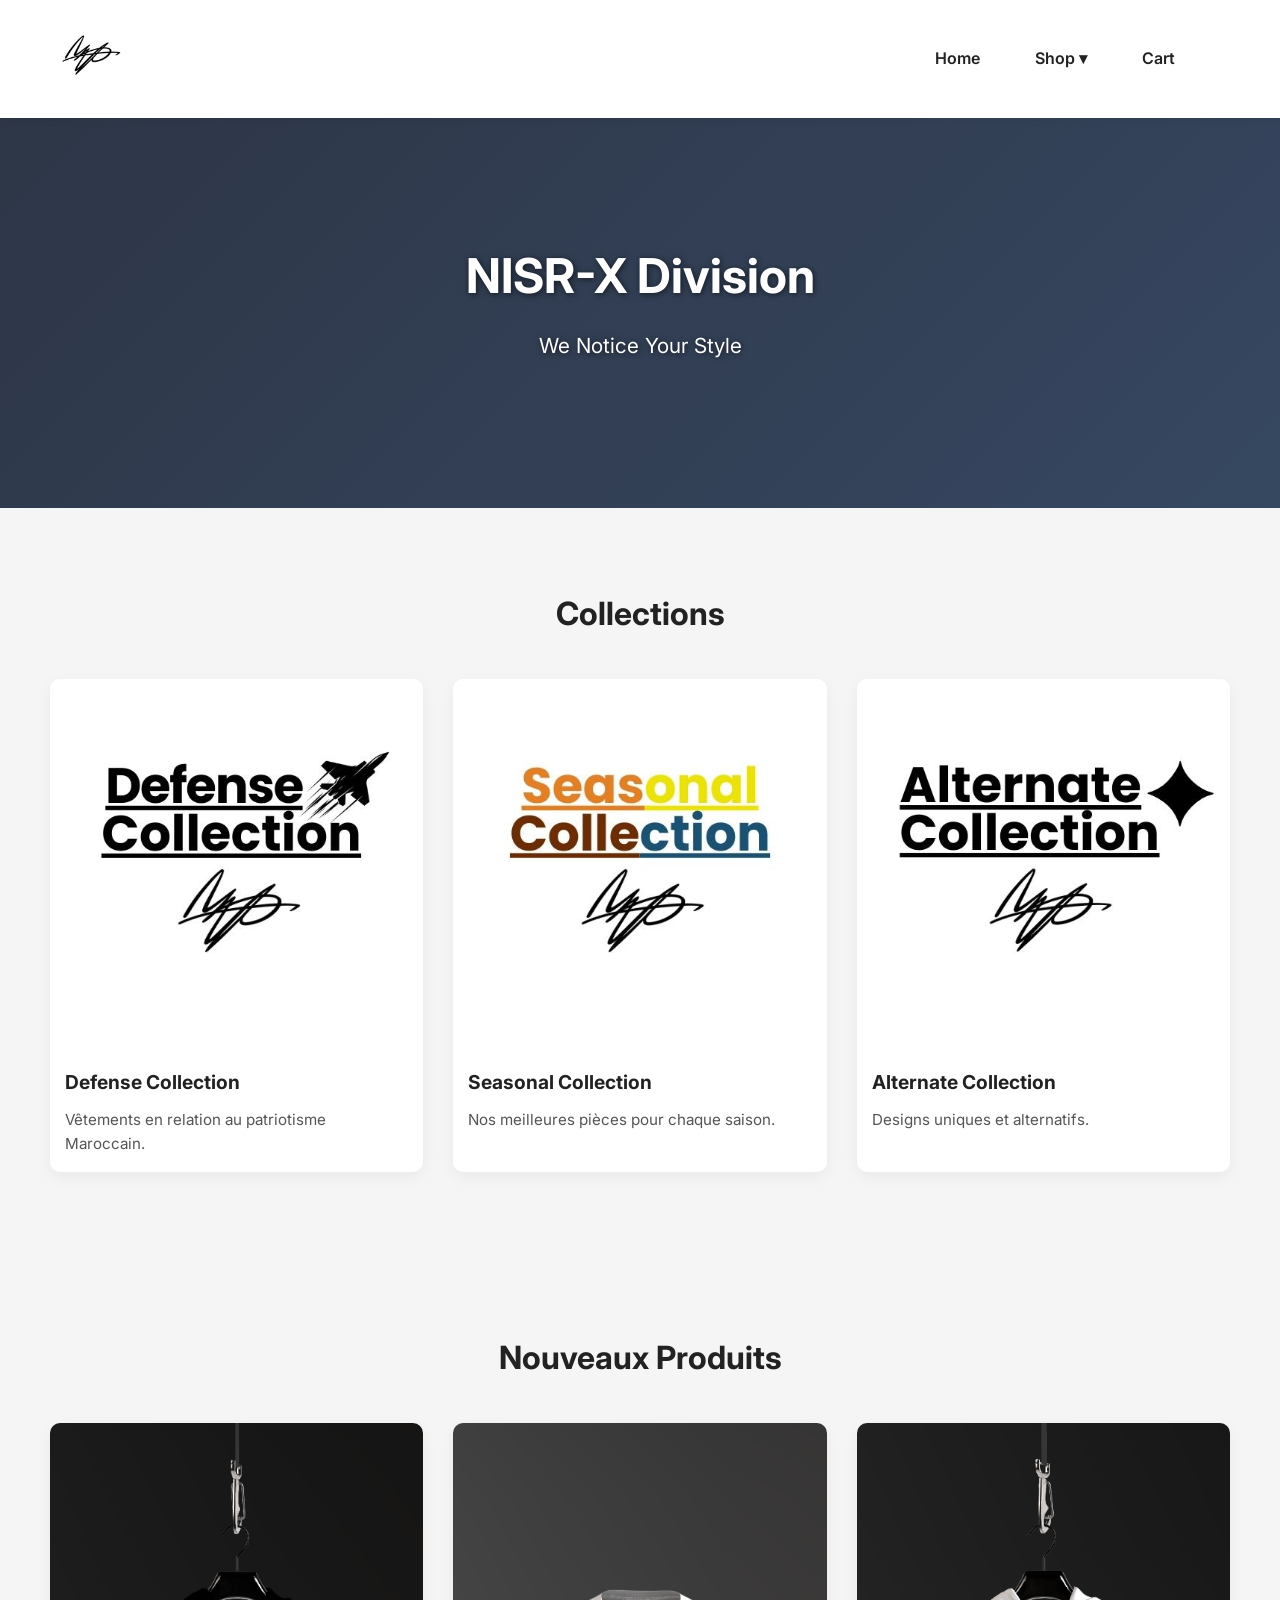
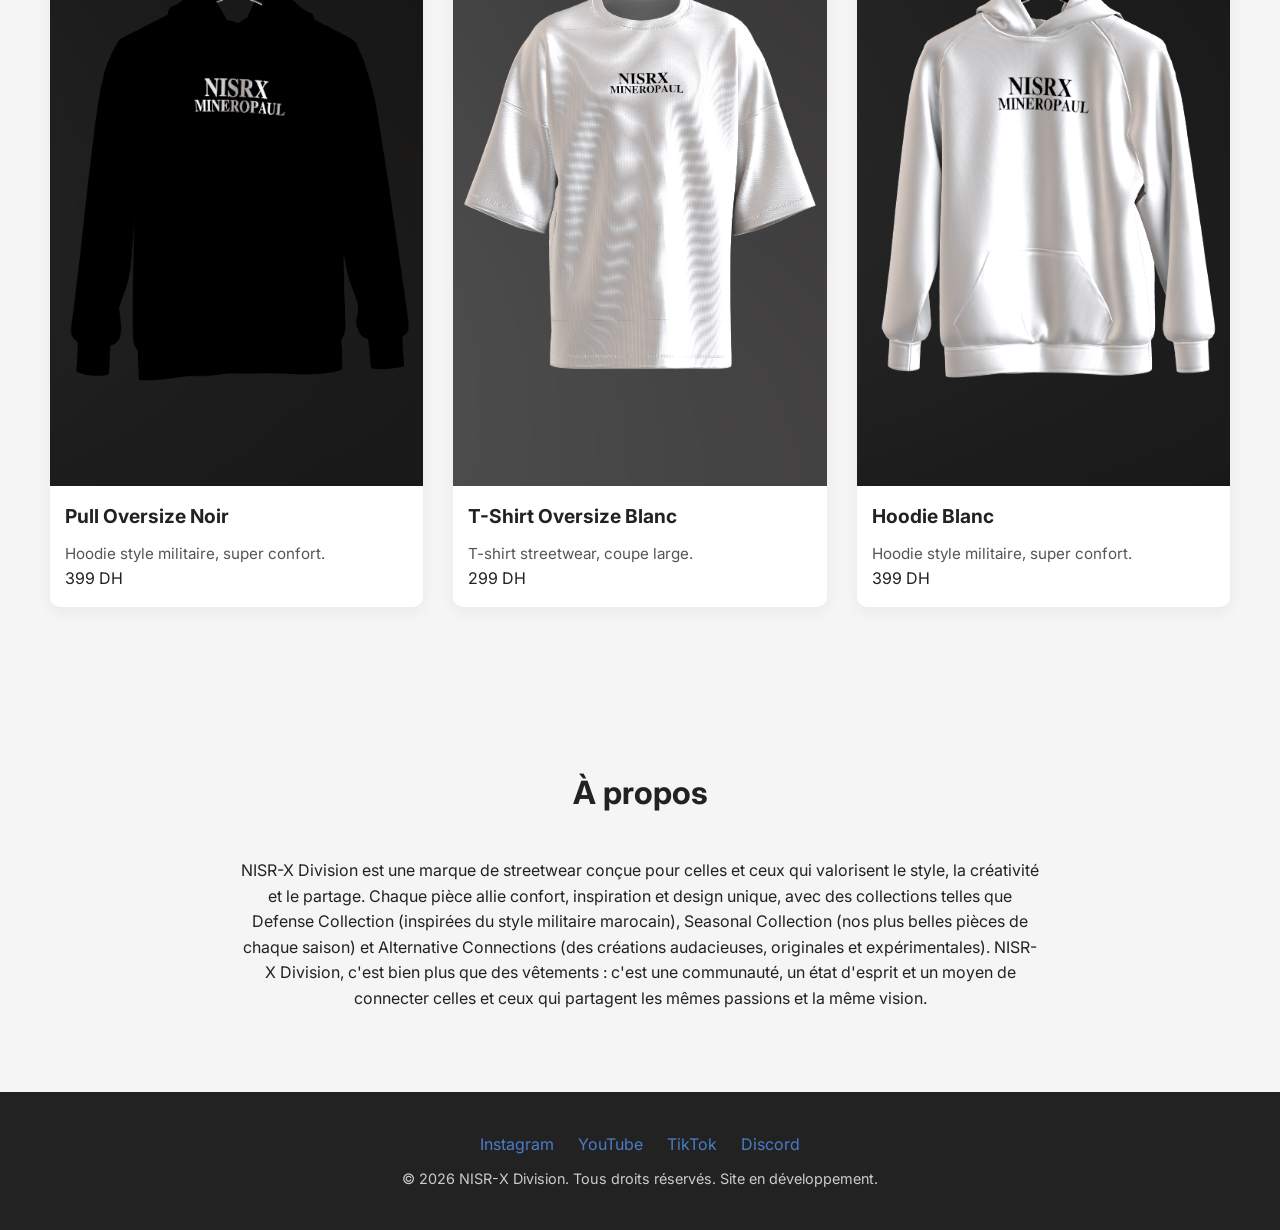
==== index.html @ b6276c64 "Add files via upload" ====
<!DOCTYPE html>
<html lang="fr">
<head>
    <meta charset="UTF-8">
    <meta name="viewport" content="width=device-width, initial-scale=1.0">
    <title>NISR-X Division</title>
    <link rel="stylesheet" href="style.css">
    <link href="https://fonts.googleapis.com/css2?family=Inter:wght@400;600;700&display=swap" rel="stylesheet">
</head>
<body>

<!-- NAVBAR -->
<header>
    <div class="navbar">
        <a href="index.html" class="logo-link">
            <img src="logo.png" alt="NISR-X Division Logo">
        </a>
        <nav>
            <a href="index.html">Home</a>
            <div class="dropdown">
            <a href="#">Shop ▾</a>
             <div class="dropdown-content">
               <a href="defense.html">Defense Collection</a>
               <a href="seasonal.html">Seasonal Collection</a>
               <a href="alternate.html">Alternate Collection</a>
               </div>
            </div>
            <a href="cart.html">Cart</a>
        </nav>
    </div>
</header>

<!-- HERO -->
<section class="hero">
    <div class="hero-content">
        <h1 class="hero-title reveal">NISR-X Division</h1>
        <p class="hero-subtitle reveal">We Notice Your Style</p>
    </div>
</section>

<!-- COLLECTION -->
<section class="collection">
    <h2 class="reveal">Collections</h2>
    <div class="grid collection-grid reveal">
        <div class="card">
            <img src="defense-collection.jpg" alt="Defense Collection">
            <div class="product-description">
                <h3>Defense Collection</h3>
                <p>Vêtements en relation au patriotisme Maroccain.</p>
            </div>
        </div>
        <div class="card">
            <img src="seasonal-collection.jpg" alt="Seasonal Collection">
            <div class="product-description">
                <h3>Seasonal Collection</h3>
                <p>Nos meilleures pièces pour chaque saison.</p>
            </div>
        </div>
        <div class="card">
            <img src="alternate-collection.jpg" alt="Alternate Collection">
            <div class="product-description">
                <h3>Alternate Collection</h3>
                <p>Designs uniques et alternatifs.</p>
            </div>
        </div>
    </div>
</section>

<!-- NOUVEAUX PRODUITS -->
<section class="new-products">
    <h2 class="reveal">Nouveaux Produits</h2>
    <div class="grid reveal">
        <div class="product">
            <img src="product1.jpg" alt="Produit 1">
            <div class="product-description">
                <h3>Pull Oversize Noir</h3>
                <p>Hoodie style militaire, super confort.</p>
                <span class="price">399 DH</span>
            </div>
        </div>
        <div class="product">
            <img src="product3.jpg" alt="Produit 2">
            <div class="product-description">
                <h3>T-Shirt Oversize Blanc</h3>
                <p>T-shirt streetwear, coupe large.</p>
                <span class="price">299 DH</span>
            </div>
        </div>
        <div class="product">
            <img src="product2.jpg" alt="Produit 3">
            <div class="product-description">
                <h3>Hoodie Blanc</h3>
                <p>Hoodie style militaire, super confort.</p>
                <span class="price">399 DH</span>
            </div>
        </div>
    </div>
</section>

<!-- ABOUT -->
<section class="about reveal">
    <h2>À propos</h2>
    <p>NISR-X Division est une marque de streetwear conçue pour celles et ceux qui valorisent le style, la créativité et le partage. Chaque pièce allie confort, inspiration et design unique, avec des collections telles que Defense Collection (inspirées du style militaire marocain), Seasonal Collection (nos plus belles pièces de chaque saison) et Alternative Connections (des créations audacieuses, originales et expérimentales). NISR-X Division, c'est bien plus que des vêtements : c'est une communauté, un état d'esprit et un moyen de connecter celles et ceux qui partagent les mêmes passions et la même vision.</p>
</section>

<!-- FOOTER -->
<footer>
    <div class="footer-socials">
        <a href="https://www.instagram.com/mineropaull/">Instagram</a>
        <a href="https://www.youtube.com/@mineropaul">YouTube</a>
        <a href="https://www.tiktok.com/@mineropaul_nisrx">TikTok</a>
        <a href="https://discord.gg/DcNt2ByVFR">Discord</a>
    </div>
    <p class="footer-note">© 2026 NISR-X Division. Tous droits réservés. Site en développement.</p>
</footer>

<script src="script.js"></script>
</body>
</html>
---- style.css ----
/* ================= FONTS & RESET ================= */
* {
  margin: 0;
  padding: 0;
  box-sizing: border-box;
  font-family: 'Inter', sans-serif;
}

body {
  background-color: #f5f5f5;
  color: #222;
  line-height: 1.6;
}

/* ================= NAVBAR ================= */
.navbar {
  display: flex;
  justify-content: space-between;
  align-items: center;
  padding: 15px 50px;
  background-color: #fff;
  position: sticky;
  top: 0;
  z-index: 100;
  box-shadow: 0 2px 10px rgba(0,0,0,0.05);
}

.navbar .logo-link img {
  height: 80px; /* logo plus grand */
  transition: transform 0.3s;
}

.navbar .logo-link img:hover {
  transform: scale(1.05);
}

.navbar nav {
  display: flex;
  align-items: center;
  gap: 55px;
  margin-right: 55px; /* <-- ajuste la position des liens */
}

.navbar nav a {
  text-decoration: none;
  color: #222;
  font-weight: 600;
  position: relative;
  transition: color 0.3s;
}

.navbar nav a:hover {
  color: #142846d9;
}

.navbar nav a::after {
  content: '';
  position: absolute;
  width: 0;
  height: 2px;
  background: #142846d9;
  left: 0;
  bottom: -5px;
  transition: width 0.3s;
}

.navbar nav a:hover::after {
  width: 100%;
}

/* Dropdown Shop */
.dropdown {
  position: relative;
}

.dropdown-content {
  display: none;
  position: absolute;
  top: 35px;
  background-color: #fff;
  box-shadow: 0 5px 15px rgba(0,0,0,0.1);
  min-width: 180px;
  border-radius: 5px;
  overflow: hidden;
}

.dropdown-content a {
  display: block;
  padding: 10px 15px;
  color: #222;
  text-decoration: none;
  transition: background 0.2s;
}

.dropdown-content a:hover {
  background-color: #142846d9;
  color: #fff;
}

/* ================= HERO ================= */
.hero {
  text-align: center;
  padding: 120px 20px;
  background: linear-gradient(135deg, #0a1428d9, #142846d9), 
              url('images/hero-bg.jpg') center/cover no-repeat;
  color: #fff;
}

.hero h1, .hero p {
  text-shadow: 1px 1px 6px rgba(0,0,0,0.6);
}

.hero h1 {
  font-size: 3rem;
  margin-bottom: 15px;
}

.hero p {
  font-size: 1.3rem;
  margin-bottom: 25px;
}

.hero .btn {
  padding: 12px 35px;
  background-color: #142846d9;
  color: #fff;
  text-decoration: none;
  font-weight: 600;
  border-radius: 5px;
  transition: background 0.3s, transform 0.2s;
}

.hero .btn:hover {
  background-color: #0a1428d9;
  transform: scale(1.05);
}

/* ================= SECTIONS ================= */
section {
  padding: 80px 50px;
}

h2 {
  text-align: center;
  margin-bottom: 40px;
  font-size: 2rem;
}

/* ================= GRID ================= */
.grid {
  display: grid;
  gap: 30px;
  grid-template-columns: repeat(auto-fit, minmax(250px, 1fr));
}

/* ================= CARDS ================= */
.card, .product {
  background: #fff;
  border-radius: 10px;
  overflow: hidden;
  box-shadow: 0 5px 15px rgba(0,0,0,0.05);
  transition: transform 0.3s, box-shadow 0.3s;
}

.card img, .product img {
  width: 100%;
  display: block;
}

.card:hover, .product:hover {
  transform: translateY(-10px) scale(1.02);
  box-shadow: 0 10px 25px rgba(0,0,0,0.1);
}

.product-description {
  padding: 15px;
}

.product-description h3 {
  margin-bottom: 10px;
  font-size: 1.2rem;
}

.product-description p {
  font-size: 0.95rem;
  color: #555;
}

/* ================= ABOUT ================= */
.about {
  max-width: 900px;
  margin: 0 auto;
  text-align: center;
  animation: fadeInUp 1s ease forwards;
}

/* ================= FOOTER ================= */
footer {
  padding: 40px 50px;
  background-color: #222;
  color: #fff;
  text-align: center;
}

footer a {
  color: #528ce4d9;
  margin: 0 10px;
  text-decoration: none;
}

footer a:hover {
  text-decoration: underline;
}

.footer-note {
  font-size: 0.9rem;
  margin-top: 10px;
  color: #ccc;
}

/* ================= REVEAL ANIMATION ================= */
.reveal {
  opacity: 0;
  transform: translateY(20px);
  transition: all 0.8s ease-out;
}

.reveal.show {
  opacity: 1;
  transform: translateY(0);
}

/* ================= ANIMATION HERO ================= */
@keyframes fadeInUp {
  0% {
    opacity: 0;
    transform: translateY(20px);
  }
  100% {
    opacity: 1;
    transform: translateY(0);
  }
}
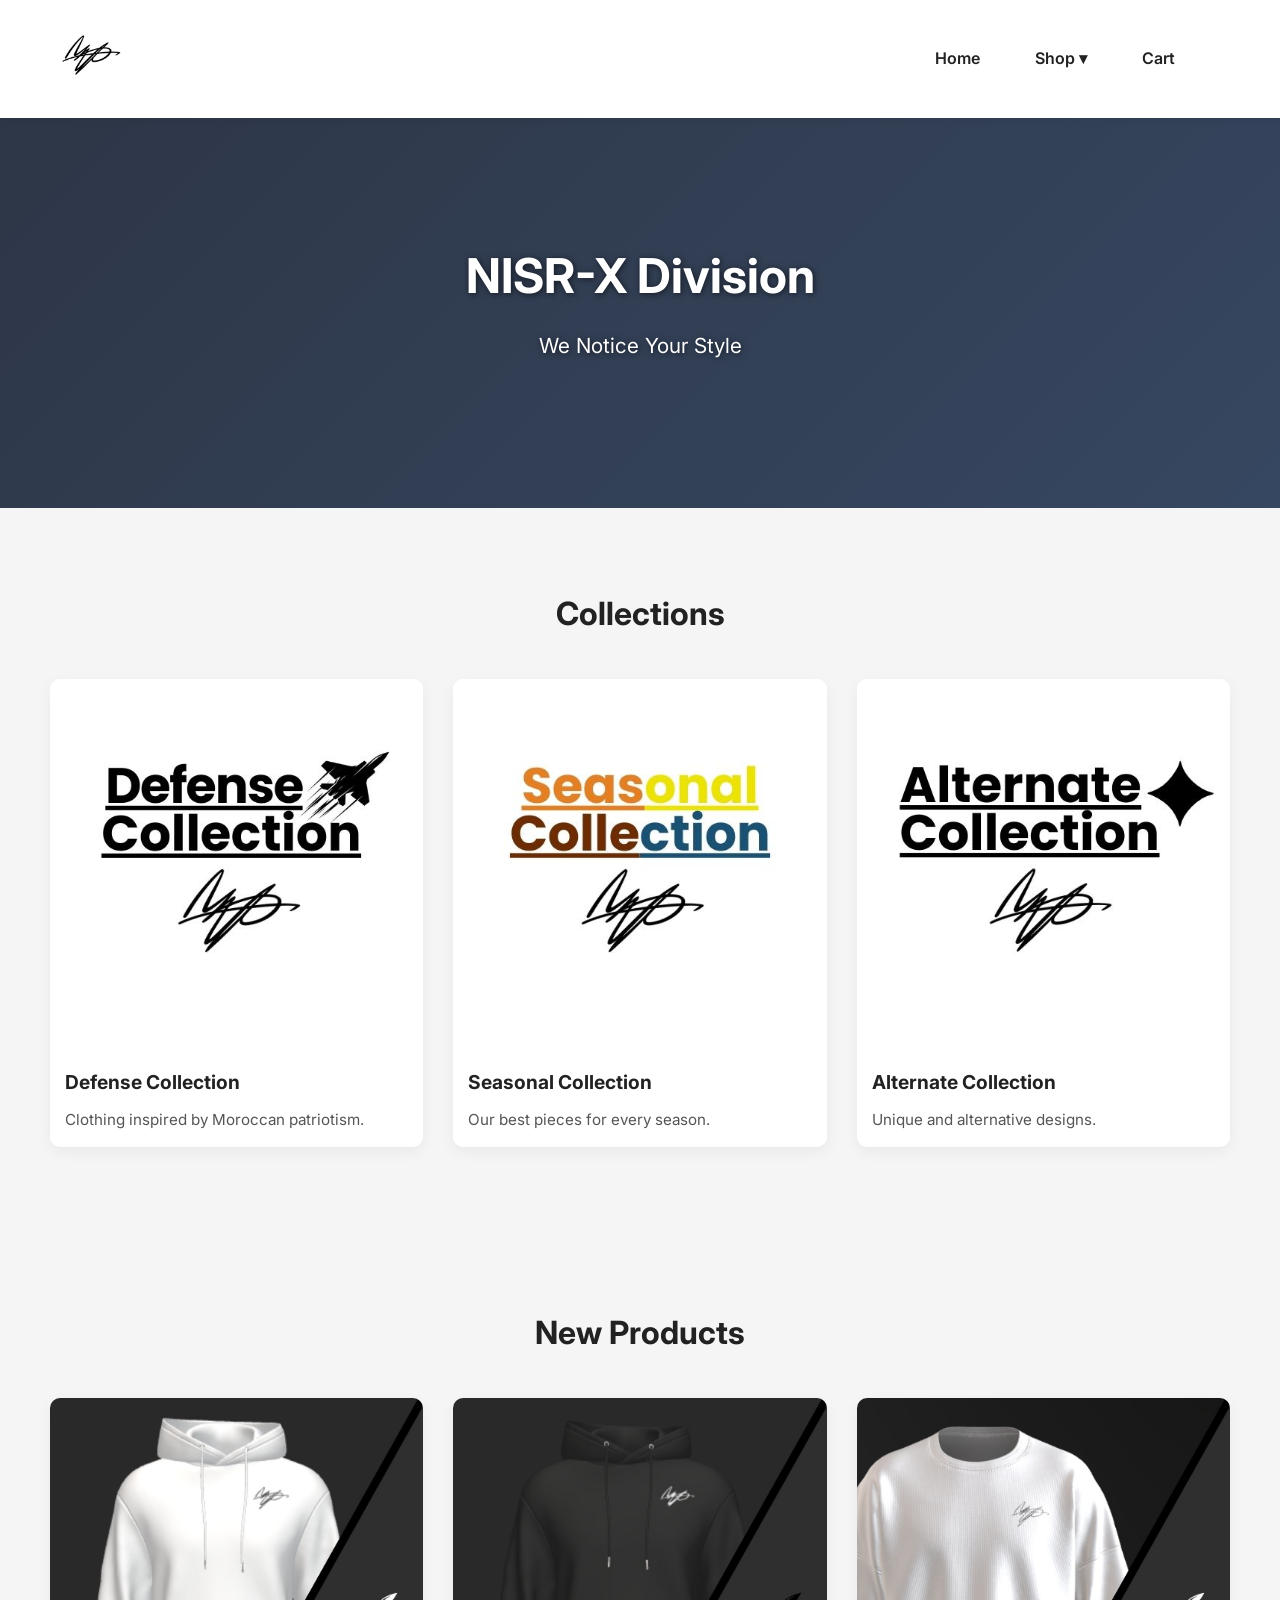
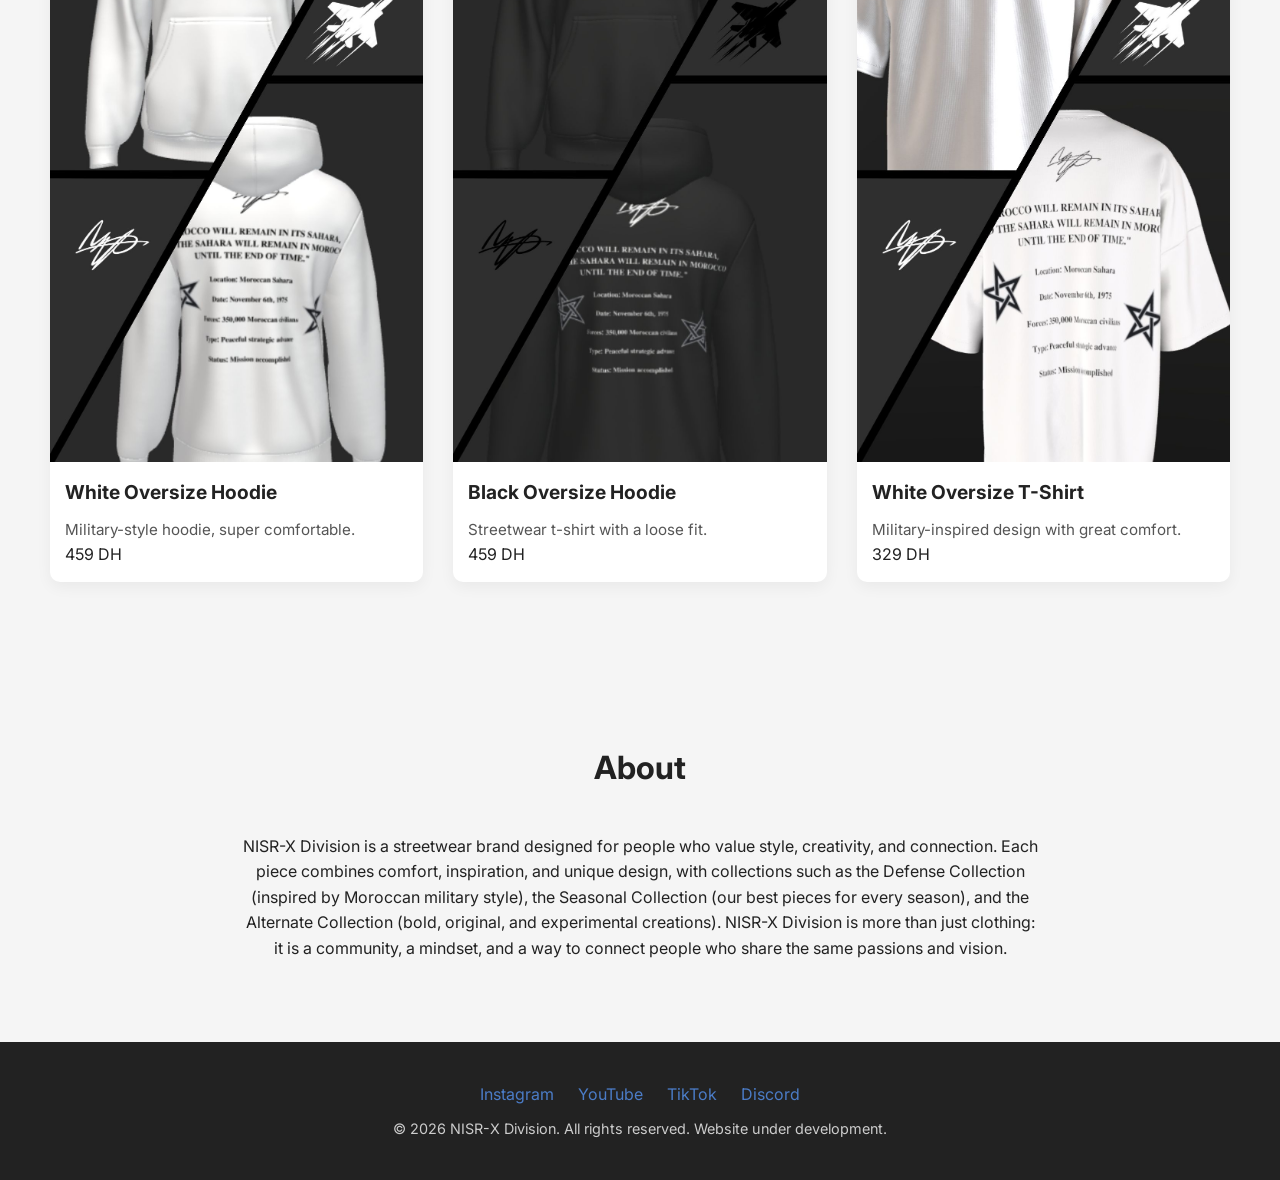
==== commit 633ca457: "Add files via upload" ====
--- a/index.html
+++ b/index.html
@@ -1,11 +1,52 @@
 <!DOCTYPE html>
-<html lang="fr">
+<html lang="en"></html>
 <head>
-    <meta charset="UTF-8">
-    <meta name="viewport" content="width=device-width, initial-scale=1.0">
-    <title>NISR-X Division</title>
-    <link rel="stylesheet" href="style.css">
-    <link href="https://fonts.googleapis.com/css2?family=Inter:wght@400;600;700&display=swap" rel="stylesheet">
+
+<!-- BASIC -->
+<meta charset="UTF-8">
+<meta name="viewport" content="width=device-width, initial-scale=1.0">
+
+<title>NISR-X Division | Military Inspired Streetwear</title>
+
+<!-- SEO -->
+<meta name="description" content="NISR-X Division is a military-inspired streetwear brand created by Mineropaul/Nisrx. Discover hoodies, t-shirts and unique collections.">
+<meta name="keywords" content="streetwear, clothing brand, hoodie, military fashion, street fashion, NISR-X Division">
+<meta name="author" content="Mineropaul/Nisrx">
+<meta name="robots" content="index, follow">
+
+<!-- MOBILE COLOR -->
+<meta name="theme-color" content="#0f172a">
+
+<!-- FAVICON -->
+<link rel="icon" type="image/png" href="logo.png">
+<link rel="apple-touch-icon" href="logo.png">
+
+<!-- CANONICAL (SEO) -->
+<link rel="canonical" href="https://nisr-xdivision.github.io/NISR-X-Division/">
+
+<!-- OPEN GRAPH (Discord / WhatsApp / Instagram preview) -->
+<meta property="og:title" content="NISR-X Division">
+<meta property="og:description" content="Military-inspired streetwear brand by Mineropaul/Nisrx.">
+<meta property="og:image" content="preview.jpg">
+<meta property="og:type" content="website">
+<meta property="og:url" content="https://nisr-xdivision.github.io/NISR-X-Division/">
+
+<!-- TWITTER PREVIEW -->
+<meta name="twitter:card" content="summary_large_image">
+<meta name="twitter:title" content="NISR-X Division">
+<meta name="twitter:description" content="Military-inspired streetwear brand.">
+<meta name="twitter:image" content="preview.jpg">
+
+<!-- PERFORMANCE -->
+<link rel="preconnect" href="https://fonts.googleapis.com">
+<link rel="preconnect" href="https://fonts.gstatic.com" crossorigin>
+
+<!-- GOOGLE FONT -->
+<link href="https://fonts.googleapis.com/css2?family=Inter:wght@400;500;600;700&display=swap" rel="stylesheet">
+
+<!-- CSS -->
+<link rel="stylesheet" href="style.css">
+
 </head>
 <body>
 
@@ -46,52 +87,52 @@
             <img src="defense-collection.jpg" alt="Defense Collection">
             <div class="product-description">
                 <h3>Defense Collection</h3>
-                <p>Vêtements en relation au patriotisme Maroccain.</p>
+                <p>Clothing inspired by Moroccan patriotism.</p>
             </div>
         </div>
         <div class="card">
             <img src="seasonal-collection.jpg" alt="Seasonal Collection">
             <div class="product-description">
                 <h3>Seasonal Collection</h3>
-                <p>Nos meilleures pièces pour chaque saison.</p>
+                <p>Our best pieces for every season.</p>
             </div>
         </div>
         <div class="card">
             <img src="alternate-collection.jpg" alt="Alternate Collection">
             <div class="product-description">
                 <h3>Alternate Collection</h3>
-                <p>Designs uniques et alternatifs.</p>
+                <p>Unique and alternative designs.</p>
             </div>
         </div>
     </div>
 </section>
 
-<!-- NOUVEAUX PRODUITS -->
+<!-- NEW PRODUCTS -->
 <section class="new-products">
-    <h2 class="reveal">Nouveaux Produits</h2>
+    <h2 class="reveal">New Products</h2>
     <div class="grid reveal">
         <div class="product">
-            <img src="product1.jpg" alt="Produit 1">
+            <img src="product1.jpg" alt="Product 1">
             <div class="product-description">
-                <h3>Pull Oversize Noir</h3>
-                <p>Hoodie style militaire, super confort.</p>
-                <span class="price">399 DH</span>
+                <h3>White Oversize Hoodie</h3>
+                <p>Military-style hoodie, super comfortable.</p>
+                <span class="price">459 DH</span>
             </div>
         </div>
         <div class="product">
-            <img src="product3.jpg" alt="Produit 2">
+            <img src="product2.jpg" alt="Product 2">
             <div class="product-description">
-                <h3>T-Shirt Oversize Blanc</h3>
-                <p>T-shirt streetwear, coupe large.</p>
-                <span class="price">299 DH</span>
+                <h3>Black Oversize Hoodie</h3>
+                <p>Streetwear t-shirt with a loose fit.</p>
+                <span class="price">459 DH</span>
             </div>
         </div>
         <div class="product">
-            <img src="product2.jpg" alt="Produit 3">
+            <img src="product3.jpg" alt="Product 3">
             <div class="product-description">
-                <h3>Hoodie Blanc</h3>
-                <p>Hoodie style militaire, super confort.</p>
-                <span class="price">399 DH</span>
+                <h3>White Oversize T-Shirt</h3>
+                <p>Military-inspired design with great comfort.</p>
+                <span class="price">329 DH</span>
             </div>
         </div>
     </div>
@@ -99,8 +140,8 @@
 
 <!-- ABOUT -->
 <section class="about reveal">
-    <h2>À propos</h2>
-    <p>NISR-X Division est une marque de streetwear conçue pour celles et ceux qui valorisent le style, la créativité et le partage. Chaque pièce allie confort, inspiration et design unique, avec des collections telles que Defense Collection (inspirées du style militaire marocain), Seasonal Collection (nos plus belles pièces de chaque saison) et Alternative Connections (des créations audacieuses, originales et expérimentales). NISR-X Division, c'est bien plus que des vêtements : c'est une communauté, un état d'esprit et un moyen de connecter celles et ceux qui partagent les mêmes passions et la même vision.</p>
+    <h2>About</h2>
+    <p>NISR-X Division is a streetwear brand designed for people who value style, creativity, and connection. Each piece combines comfort, inspiration, and unique design, with collections such as the Defense Collection (inspired by Moroccan military style), the Seasonal Collection (our best pieces for every season), and the Alternate Collection (bold, original, and experimental creations). NISR-X Division is more than just clothing: it is a community, a mindset, and a way to connect people who share the same passions and vision.</p>
 </section>
 
 <!-- FOOTER -->
@@ -111,7 +152,7 @@
         <a href="https://www.tiktok.com/@mineropaul_nisrx">TikTok</a>
         <a href="https://discord.gg/DcNt2ByVFR">Discord</a>
     </div>
-    <p class="footer-note">© 2026 NISR-X Division. Tous droits réservés. Site en développement.</p>
+    <p class="footer-note">© 2026 NISR-X Division. All rights reserved. Website under development.</p>
 </footer>
 
 <script src="script.js"></script>
